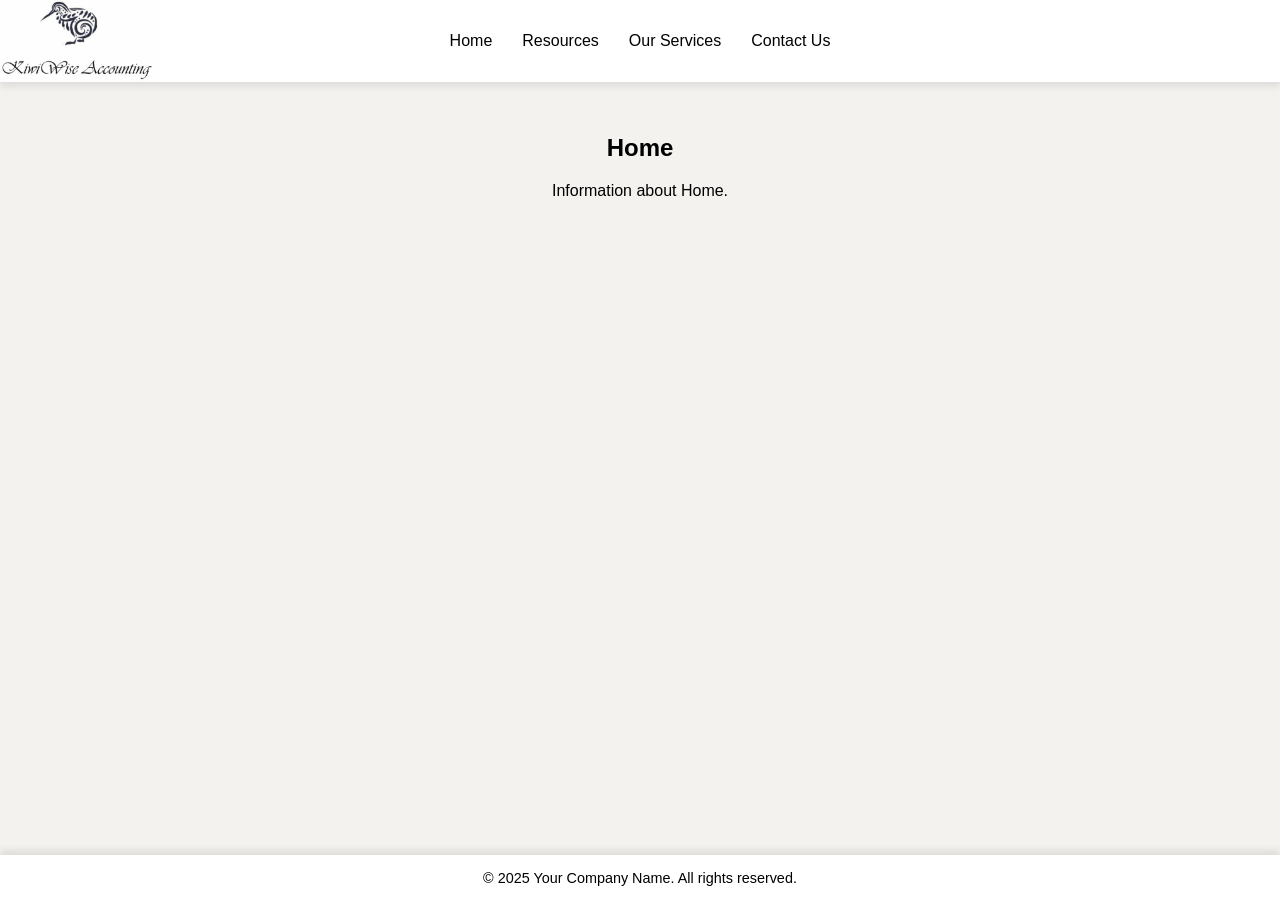
==== index.html @ 95b4d829 "Key-dates" ====
<!DOCTYPE html>
<html lang="en">
<head>
    <meta charset="UTF-8">
    <meta name="viewport" content="width=device-width, initial-scale=1.0">
    <link rel="stylesheet" href="style.css">
    <script src="script.js" defer></script>
    <title>Kiwiwise</title>
</head>
<body>
    <header>
        <nav>
            <img src="images/logo.jpg" alt="Logo" style="height: 100%; position: absolute; top: 0; left: 0;">
            <div class="menu-icon" onclick="toggleMenu()">&#9776;</div>
            <div id="nav-menu" class="nav-menu">
                <ul id="nav-items">
                    <li><a href="#" data-target="home" onclick="navigateToSection(event)">Home</a></li>
                    <li class="dropdown">
                        <a href="#" data-target="resources" onclick="navigateToSection(event)">Resources</a>
                        <ul class="dropdown-menu">
                            <li><a href="#" data-target="key-dates" onclick="navigateToSection(event)">Key Dates</a></li>
                            <li><a href="#" data-target="calculators" onclick="navigateToSection(event)">Calculators</a></li>
                        </ul>
                    </li>
                    <li><a href="#" data-target="services" onclick="navigateToSection(event)">Our Services</a></li>
                    <li><a href="#" data-target="contact" onclick="navigateToSection(event)">Contact Us</a></li>
                </ul>
            </div>
        </nav>
    </header>

    <section id="home" class="active">
        <h2>Home</h2>
        <p>Information about Home.</p>
    </section>

    <section id="resources" class="hidden">
        <h2>Resources</h2>
        <p>Information about Resources.</p>
    </section>

    <section id="key-dates" class="hidden">
        <h2>Key Dates</h2>
        <!-- Content will be dynamically populated -->
    </section>
    

    <section id="calculators" class="hidden">
        <h2>Calculators</h2>
        <form id="calculator-form">
            <label for="number1">Enter first number:</label>
            <input type="number" id="number1" required><br><br>

            <label for="number2">Enter second number:</label>
            <input type="number" id="number2" required><br><br>

            <button type="button" onclick="performCalculation()">Calculate</button>
        </form>
        <p id="calculation-result"></p>
    </section>

    <section id="services" class="hidden">
        <h2>Our Services</h2>
        <p>Details about the services offered.</p>
    </section>

    <section id="contact" class="hidden">
        <h2>Contact Us</h2>
        <p>You can reach us at the following:</p>
        <ul>
            <li><strong>Address:</strong> [Your Address]</li>
            <li><strong>Phone:</strong> [Your Phone]</li>
            <li><strong>Email:</strong> [Your Email]</li>
        </ul>
    </section>

    <footer>
        <p>&copy; 2025 Your Company Name. All rights reserved.</p>
    </footer>
</body>
</html>
---- style.css ----
/* General Styles */
body {
    font-family: Arial, sans-serif;
    margin: 0;
    padding: 0;
    display: flex;
    flex-direction: column;
    min-height: 100vh;
    overflow-x: hidden; /* Prevent horizontal scroll */
}

header {
    background-color: white; /* Updated header background to white */
    color: black; /* Updated text color to black */
    padding: 2em 0; /* Increased padding for larger header */
    text-align: center;
    position: relative;
    box-shadow: 0 4px 8px rgba(0, 0, 0, 0.1); /* Added shadow below the header */
}

header::before {
    content: '';
    position: absolute;
    top: 0;
    left: 0;
    height: 100%;
    width: auto;
    background: url('images/logo.jpg') no-repeat left center;
    background-size: contain; /* Ensure logo height matches the header */
}

.menu-icon {
    font-size: 2em;
    cursor: pointer;
    color: black; /* Updated menu icon color to match header text */
    position: absolute;
    right: 20px;
    top: 50%;
    transform: translateY(-50%);
    z-index: 1000;
    display: none; /* Hidden by default, shown on smaller screens */
    transition: all 0.3s ease-in-out;
    padding: 10px; /* Added padding around the icon */
}

.nav-menu {
    position: fixed;
    top: 0;
    right: -250px; /* Start off-screen */
    width: 250px;
    height: 100%;
    background-color: rgba(255, 255, 255, 0.9); /* Updated transparent white background */
    color: black; /* Updated text color to black */
    display: flex;
    justify-content: center;
    align-items: center;
    transition: right 0.3s ease-in-out;
    z-index: 999; /* Ensures it stays above other content */
    backdrop-filter: blur(5px); /* Optional: adds a blur effect for a modern look */
    -webkit-backdrop-filter: blur(5px); /* WebKit-specific blur for better compatibility */
}

.nav-menu.show {
    right: 0; /* Slide into view */
}

#nav-items {
    list-style: none;
    padding: 0;
    margin: 0;
    text-align: center;
    display: flex; /* Default display to ensure it works on larger screens */
    flex-direction: column; /* Layout in column for smaller screens */
}

nav ul li {
    margin: 20px 0;
}

nav ul li a {
    color: black; /* Updated links to black */
    text-decoration: none;
    font-size: 1.2em;
    cursor: pointer;
    transition: all 0.3s ease-in-out;
}

/* Dropdown Container */
.dropdown {
    position: relative;
}

/* Dropdown Menu */
.dropdown-menu {
    display: none; /* Hidden by default */
    position: absolute;
    background-color: white;
    list-style: none;
    padding: 10px 0;
    margin: 0;
    border: 1px solid #ccc;
    border-radius: 5px;
    box-shadow: 0 4px 8px rgba(0, 0, 0, 0.1);
    z-index: 1000;
    min-width: 150px;
}

/* Show Dropdown Menu on Hover */
.dropdown:hover .dropdown-menu {
    display: block;
}

.dropdown-menu li {
    padding: 5px 20px;
    white-space: nowrap;
}

.dropdown-menu li a {
    text-decoration: none;
    color: black;
    display: block;
}

.dropdown-menu li a:hover {
    background-color: #f3f3f3;
}

@media (max-width: 768px) {
    nav ul li a:hover {
        text-decoration: underline; /* Underline on hover */
        text-decoration-color: black; /* Updated underline color to match new text color */
    }
}

section {
    padding: 2em;
    text-align: center;
    flex: 1;
    display: none;
    box-shadow: 0 4px 8px rgba(0, 0, 0, 0.1); /* Added shadow above footer */
    background-color: #f3f2ef; /* Updated background to the specified color */
}

section.active {
    display: block;
}

footer {
    background-color: white; /* Updated footer background to white */
    color: black; /* Updated footer text color to black */
    text-align: center;
    font-size: 0.9em;
    margin-top: auto;
    box-shadow: 0 -4px 8px rgba(0, 0, 0, 0.1); /* Added shadow above footer */
}

#contact ul {
    list-style: none;
    padding: 0;
}

#contact ul li {
    margin-bottom: 10px;
}
/* Month card style */
.month-card {
    display: inline-block;
    width: 200px;
    margin: 10px;
    padding: 20px;
    border: 1px solid #ccc;
    border-radius: 8px;
    background-color: #f9f9f9;
    text-align: center;
    cursor: pointer;
    box-shadow: 0 4px 8px rgba(0, 0, 0, 0.1);
    transition: transform 0.2s ease-in-out;
}

.month-card:hover {
    transform: scale(1.05);
    background-color: #f1f1f1;
}

/* Back button style */
.back-button {
    display: inline-block;
    margin: 10px 0;
    padding: 10px 20px;
    font-size: 16px;
    border: none;
    border-radius: 5px;
    background-color: #007bff;
    color: white;
    cursor: pointer;
    transition: background-color 0.3s ease-in-out;
}

.back-button:hover {
    background-color: #0056b3;
}

/* Table styles remain the same as before */
.key-dates-table {
    width: 100%;
    border-collapse: collapse;
    margin-top: 15px;
    table-layout: fixed;
}

.key-dates-table th,
.key-dates-table td {
    border: 1px solid #ddd;
    padding: 8px;
    text-align: left;
    vertical-align: top;
    overflow: hidden;
    text-overflow: ellipsis;
}

.key-dates-table th:nth-child(1),
.key-dates-table td:nth-child(1) { /* Date column */
    width: 15%;
    white-space: nowrap;
}

.key-dates-table th:nth-child(2),
.key-dates-table td:nth-child(2) { /* Category column */
    width: 25%;
    white-space: normal;
    word-wrap: break-word;
}

.key-dates-table th:nth-child(3),
.key-dates-table td:nth-child(3) { /* Description column */
    width: 60%;
    white-space: normal;
    word-wrap: break-word;
}

.key-dates-table th {
    background-color: #f4f4f4;
    font-weight: bold;
}


#contact-form {
    max-width: 400px;
    margin: 0 auto;
    padding: 1em;
    background: #f9f9f9;
    border-radius: 5px;
    width: 100%; /* Ensure form doesn't exceed the viewport width */
    box-sizing: border-box; /* Include padding and border in element's width */
}

#contact-form input,
#contact-form textarea {
    width: 100%; /* Make sure inputs take up full width */
    padding: 0.5em;
    margin-bottom: 10px;
    border: 1px solid #ccc;
    border-radius: 3px;
    box-sizing: border-box; /* Include padding and border in element's width */
}

#contact-form button {
    background-color: #81b29a;
    color: white;
    padding: 0.7em;
    border: none;
    border-radius: 3px;
    cursor: pointer;
    font-size: 1em;
    width: 100%; /* Make button take up full width */
    box-sizing: border-box; /* Include padding and border in element's width */
}

#contact-form button:hover {
    background-color: #678f7d;
}

/* Responsive Design */
@media (max-width: 768px) {
    .menu-icon {
        display: block; /* Show hamburger on small screens */
    }

    header {
        padding: 2em; /* Increased padding for larger header on small screens */
        display: flex;
        justify-content: space-between;
        align-items: center;
        font-size: 1.2em; /* Optional: Increase font size for header content */
    }

    .nav-menu {
        display: flex;
        justify-content: flex-start; /* Align items to the top */
        align-items: flex-start; /* Align items to the top */
        flex-direction: column; /* Ensure items stack vertically */
        padding-top: 20px; /* Add padding to push items down a bit */
    }

    #nav-items {
        display: none; /* Hide the navbar items in the header on small screens */
        width: 100%;
        text-align: left; /* Align text to the left */
    }

    #nav-items.show {
        display: flex; /* Show navbar items when menu is toggled */
        flex-direction: column; /* Stack items vertically */
    }

    nav ul li {
        margin: 15px 20px; /* Add margin around the items for spacing */
    }

    nav ul li a:hover {
        text-decoration: underline; /* Underline on hover */
        text-decoration-color: black; /* Updated underline color */
    }

    section {
        padding: 1em;
    }

    #contact-form {
        width: 100%; /* Ensure contact form fits within the viewport */
        padding: 1em; /* Ensure sufficient padding inside the form */
    }

    #contact-form input,
    #contact-form textarea,
    #contact-form button {
        width: 100%; /* Make all form elements take up full width */
        box-sizing: border-box; /* Prevent elements from overflowing */
    }

    #contact-form textarea {
        max-width: 100%; /* Ensure textarea doesn't exceed form width */
    }
}

@media (min-width: 769px) {
    /* For larger screens */
    .menu-icon {
        display: none; /* Hide the hamburger on larger screens */
    }

    .nav-menu {
        position: static; /* Reset the position */
        width: auto;
        height: auto;
        background-color: transparent;
        backdrop-filter: none;
        right: auto;
        display: block; /* Display the nav items directly in the header */
        justify-content: center; /* Center the items */
        align-items: center; /* Center the items */
        padding-top: 0; /* Remove any padding on larger screens */
    }

    #nav-items {
        display: flex; /* Show the navbar items inline */
        justify-content: center;
        flex-direction: row;
        text-align: center; /* Center align text for larger screens */
    }

    nav ul li {
        margin: 0 15px; /* Space out the items horizontally */
    }

    nav ul li a {
        font-size: 1em;
    }

    nav ul li a:hover {
        text-decoration: underline; /* Underline on hover */
        text-decoration-color: transparent; /* No underline color change on larger screens */
    }
}

@media (max-width: 480px) {
    header, footer {
        padding: 1em; /* Ensure padding is sufficient on very small screens */
    }

    footer {
        font-size: 0.8em;
    }

    #contact-form {
        padding: 0.5em;
        width: 100%; /* Ensure form doesn't exceed the viewport width */
    }
}
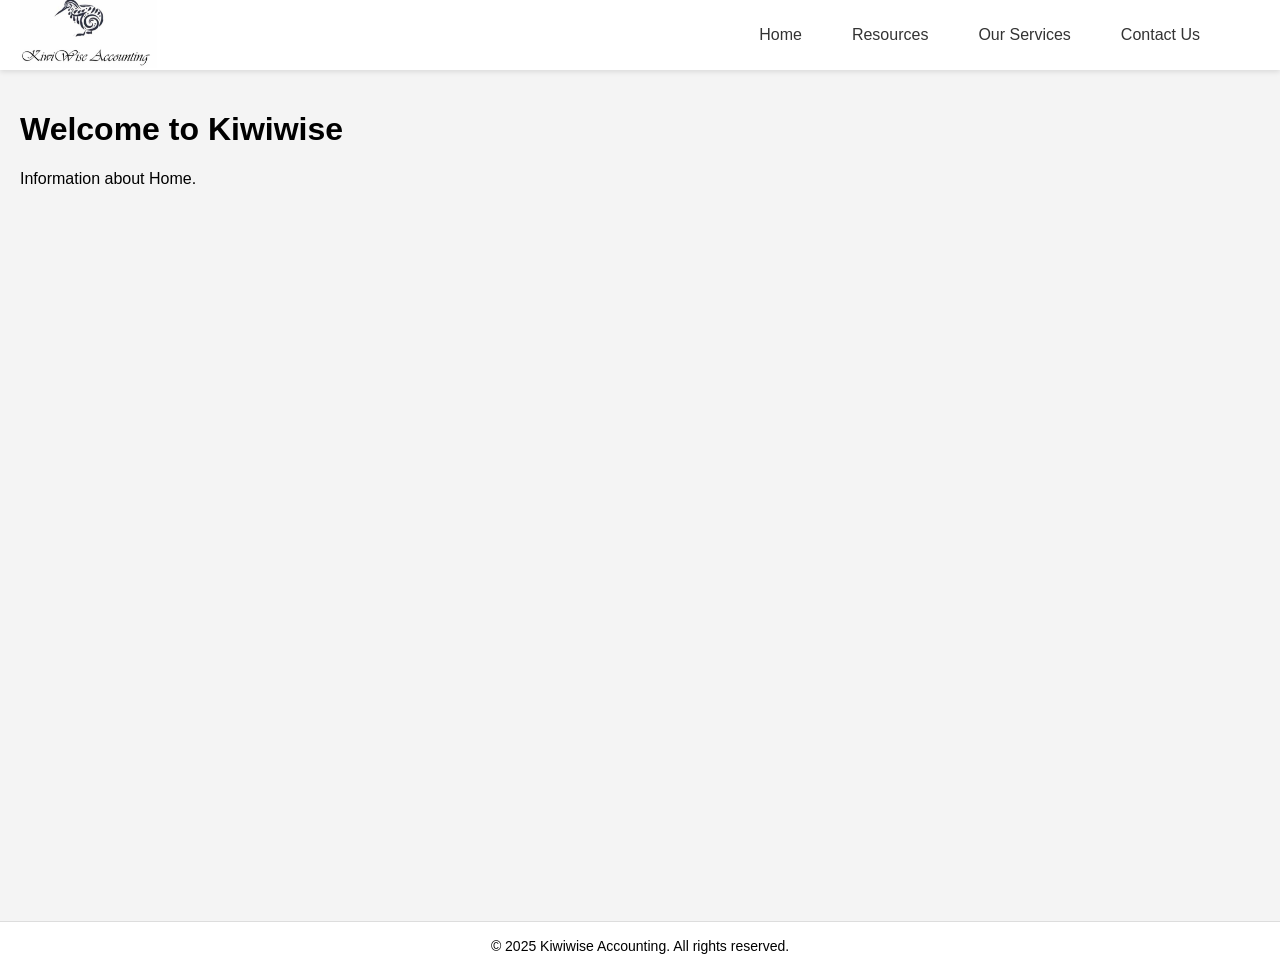
==== commit bfa4bc0f: "Add Resource sections" ====
--- a/index.html
+++ b/index.html
@@ -4,78 +4,42 @@
     <meta charset="UTF-8">
     <meta name="viewport" content="width=device-width, initial-scale=1.0">
     <link rel="stylesheet" href="style.css">
-    <script src="script.js" defer></script>
-    <title>Kiwiwise</title>
+    <title>Home - Kiwiwise</title>
 </head>
 <body>
     <header>
-        <nav>
-            <img src="images/logo.jpg" alt="Logo" style="height: 100%; position: absolute; top: 0; left: 0;">
-            <div class="menu-icon" onclick="toggleMenu()">&#9776;</div>
-            <div id="nav-menu" class="nav-menu">
-                <ul id="nav-items">
-                    <li><a href="#" data-target="home" onclick="navigateToSection(event)">Home</a></li>
+        <div class="header-container">
+            <div class="logo">
+                <a href="index.html">
+                    <img src="images/logo.jpg" alt="Logo">
+                </a>
+            </div>
+            <nav>
+                <ul class="navbar">
+                    <li><a href="index.html">Home</a></li>
                     <li class="dropdown">
-                        <a href="#" data-target="resources" onclick="navigateToSection(event)">Resources</a>
+                        <a href="resources.html">Resources</a>
                         <ul class="dropdown-menu">
-                            <li><a href="#" data-target="key-dates" onclick="navigateToSection(event)">Key Dates</a></li>
-                            <li><a href="#" data-target="calculators" onclick="navigateToSection(event)">Calculators</a></li>
+                            <li><a href="resources-keydates.html">Key Dates</a></li>
+                            <li><a href="resources-questionnaires.html">Questionnaires</a></li>
+                            <li><a href="resources-calculators.html">Calculators</a></li>
                         </ul>
                     </li>
-                    <li><a href="#" data-target="services" onclick="navigateToSection(event)">Our Services</a></li>
-                    <li><a href="#" data-target="contact" onclick="navigateToSection(event)">Contact Us</a></li>
+                    <li><a href="services.html">Our Services</a></li>
+                    <li><a href="contact.html">Contact Us</a></li>
                 </ul>
-            </div>
-        </nav>
+            </nav>
+        </div>
     </header>
 
-    <section id="home" class="active">
-        <h2>Home</h2>
+    <main>
+        <h1>Welcome to Kiwiwise</h1>
         <p>Information about Home.</p>
-    </section>
+    </main>
 
-    <section id="resources" class="hidden">
-        <h2>Resources</h2>
-        <p>Information about Resources.</p>
-    </section>
-
-    <section id="key-dates" class="hidden">
-        <h2>Key Dates</h2>
-        <!-- Content will be dynamically populated -->
-    </section>
-    
-
-    <section id="calculators" class="hidden">
-        <h2>Calculators</h2>
-        <form id="calculator-form">
-            <label for="number1">Enter first number:</label>
-            <input type="number" id="number1" required><br><br>
-
-            <label for="number2">Enter second number:</label>
-            <input type="number" id="number2" required><br><br>
-
-            <button type="button" onclick="performCalculation()">Calculate</button>
-        </form>
-        <p id="calculation-result"></p>
-    </section>
-
-    <section id="services" class="hidden">
-        <h2>Our Services</h2>
-        <p>Details about the services offered.</p>
-    </section>
-
-    <section id="contact" class="hidden">
-        <h2>Contact Us</h2>
-        <p>You can reach us at the following:</p>
-        <ul>
-            <li><strong>Address:</strong> [Your Address]</li>
-            <li><strong>Phone:</strong> [Your Phone]</li>
-            <li><strong>Email:</strong> [Your Email]</li>
-        </ul>
-    </section>
-
+    <!-- Footer -->
     <footer>
-        <p>&copy; 2025 Your Company Name. All rights reserved.</p>
+        <p>&copy; 2025 Kiwiwise Accounting. All rights reserved.</p>
     </footer>
 </body>
 </html>
--- a/style.css
+++ b/style.css
@@ -1,399 +1,274 @@
-/* General Styles */
+/* Body Styling */
 body {
-    font-family: Arial, sans-serif;
+    background-color: #f4f4f4; /* Light gray background */
+    font-family: Arial, sans-serif; /* Optional: Set a font */
+    margin: 0; /* Remove any default margin */
+    padding: 0; /* Remove any default padding */
+    padding-top: 70px; /* Match the header height to avoid overlap */
+    background-color: #f4f4f4; /* Ensure the background matches your design */
+    display: flex;
+    flex-direction: column; /* Stack header, main, and footer vertically */
+    min-height: 100vh; /* Ensure body fills the full viewport height */
+    margin: 0; /* Remove default body margin */
+}
+
+/* General Header Styling */
+header {
+    background-color: #fff; /* White background */
+    box-shadow: 0 2px 5px rgba(0, 0, 0, 0.1); /* Subtle shadow */
+    position: fixed; /* Fix the header at the top */
+    top: 0; /* Align to the top edge */
+    width: 100%; /* Ensure the header spans the full width */
+    z-index: 1000; /* Keep it above all other content */
+    height: 70px; /* Fixed height for the header */
+}
+
+/* Header Container */
+.header-container {
+    display: flex; /* Use Flexbox for layout */
+    justify-content: space-between; /* Space out logo and nav */
+    align-items: center; /* Center all items vertically */
+    height: 70px; /* Set consistent height for the header */
+    padding: 0 20px; /* Add padding to the sides */
+}
+
+/* Logo Styling */
+.logo {
+    display: flex;
+    align-items: center;
+    margin: 0; /* Remove margins to align the logo properly */
+    padding: 0; /* Remove extra padding */
+}
+
+.logo img {
+    height: 100%; /* Match the header height */
+    max-height: 70px; /* Prevent the logo from exceeding the header height */
+    object-fit: contain; /* Maintain logo proportions */
+}
+
+/* Navbar Styling */
+.navbar {
+    list-style: none; /* Remove bullet points */
+    display: flex; /* Align nav items horizontally */
+    margin: 0; /* Reset margins */
+    padding: 0; /* Reset padding */
+}
+
+.navbar a {
+    text-decoration: none; /* Remove underline from links */
+    font-size: 16px; /* Set font size for nav links */
+    line-height: 1; /* Ensure proper vertical centering */
+    color: #333; /* Default text color */
+    padding: 5px 10px; /* Add padding around links for better click area */
+}
+
+.navbar li {
+    margin: 0 15px; /* Space between nav items */
+}
+
+/* Add extra space to the last item */
+.navbar li:last-child {
+    margin-right: 50px; /* Add extra space to the right of "Contact Us" */
+}
+
+.navbar a:hover {
+    color: #007bff; /* Adjust highlight color */
+}
+/* Dropdown Menu */
+.dropdown {
+    position: relative; /* Ensure the dropdown menu is positioned relative to this item */
+}
+
+.dropdown:hover .dropdown-menu {
+    display: block;
+}
+
+.dropdown-menu {
+    display: none;
+    position: absolute;
+    top: 100%;
+    left: 0;
+    background-color: #fff;
+    box-shadow: 0 2px 5px rgba(0, 0, 0, 0.1);
+    list-style: none;
     margin: 0;
-    padding: 0;
-    display: flex;
-    flex-direction: column;
-    min-height: 100vh;
-    overflow-x: hidden; /* Prevent horizontal scroll */
-}
-
-header {
-    background-color: white; /* Updated header background to white */
-    color: black; /* Updated text color to black */
-    padding: 2em 0; /* Increased padding for larger header */
+    padding: 10px 0;
+    min-width: 150px;
+    z-index: 1000;
+}
+
+.dropdown-menu li {
+    margin: 0;
+}
+
+.dropdown-menu a {
+    display: block;
+    padding: 5px 15px;
+    color: #333;
+    text-decoration: none;
+    font-size: 14px;
+    width: 100%; /* Ensure the link spans the full width of the dropdown menu */
+    box-sizing: border-box; /* Include padding in width calculation */
+}
+
+.dropdown-menu a:hover {
+    background-color: #f8f9fa;
+    color: #007bff;
+    cursor: pointer;
+}
+
+#resources-main {
+    text-align: center; /* Center-align text */
+    padding: 40px 20px; /* Add spacing around the main content */
+    background-color: #ffffff; /* Light background */
+    border-radius: 10px; /* Rounded corners for a polished look */
+    box-shadow: 0 4px 8px rgba(0, 0, 0, 0.1); /* Subtle shadow for depth */
+    max-width: 1200px; /* Limit the content width */
+    margin: 20px auto; /* Center the container */
+    font-family: 'Arial', sans-serif; /* Set a clean font */
+    color: #333; /* Neutral text color */
+}
+
+#resources-main h2 {
+    font-size: 26px;
+    margin-bottom: 20px;
+}
+
+.resource-links {
+    display: flex; /* Align items horizontally */
+    flex-wrap: wrap; /* Allow wrapping for smaller screens */
+    gap: 20px; /* Space between cards */
+    justify-content: center; /* Center cards */
+}
+
+.resource-card {
+    background: white; /* Card background */
+    border: 1px solid #ddd; /* Light border */
+    border-radius: 8px; /* Rounded corners */
+    box-shadow: 0 4px 6px rgba(0, 0, 0, 0.1); /* Subtle shadow */
+    width: 280px; /* Fixed card width */
+    padding: 20px; /* Add inner padding */
+    text-align: center; /* Center content in the card */
+    transition: transform 0.2s ease, box-shadow 0.2s ease; /* Smooth hover effect */
+}
+
+.resource-card:hover {
+    transform: translateY(-5px); /* Lift the card on hover */
+    box-shadow: 0 6px 12px rgba(0, 0, 0, 0.2); /* More shadow on hover */
+}
+
+.resource-card img {
+    width: 80px; /* Icon size */
+    margin-bottom: 10px;
+}
+
+.resource-card h3 {
+    font-size: 1.5em;
+    margin: 10px 0;
+    color: #0056b3; /* Primary color for titles */
+}
+
+.resource-card p {
+    font-size: 1em;
+    color: #666; /* Subtle text color for descriptions */
+    
+}
+
+
+/* Main content */
+main {
+    flex: 1; /* Fills the remaining space between header and footer */
+    padding: 20px; /* Optional: Add some padding for content */
+}
+
+/* Contact Section Styling */
+#contact {
+    max-width: 800px;
+    margin: auto; /* Center the section on the page */
     text-align: center;
-    position: relative;
-    box-shadow: 0 4px 8px rgba(0, 0, 0, 0.1); /* Added shadow below the header */
-}
-
-header::before {
-    content: '';
-    position: absolute;
-    top: 0;
-    left: 0;
-    height: 100%;
-    width: auto;
-    background: url('images/logo.jpg') no-repeat left center;
-    background-size: contain; /* Ensure logo height matches the header */
-}
-
-.menu-icon {
-    font-size: 2em;
-    cursor: pointer;
-    color: black; /* Updated menu icon color to match header text */
-    position: absolute;
-    right: 20px;
-    top: 50%;
-    transform: translateY(-50%);
-    z-index: 1000;
-    display: none; /* Hidden by default, shown on smaller screens */
-    transition: all 0.3s ease-in-out;
-    padding: 10px; /* Added padding around the icon */
-}
-
-.nav-menu {
-    position: fixed;
-    top: 0;
-    right: -250px; /* Start off-screen */
-    width: 250px;
-    height: 100%;
-    background-color: rgba(255, 255, 255, 0.9); /* Updated transparent white background */
-    color: black; /* Updated text color to black */
-    display: flex;
-    justify-content: center;
-    align-items: center;
-    transition: right 0.3s ease-in-out;
-    z-index: 999; /* Ensures it stays above other content */
-    backdrop-filter: blur(5px); /* Optional: adds a blur effect for a modern look */
-    -webkit-backdrop-filter: blur(5px); /* WebKit-specific blur for better compatibility */
-}
-
-.nav-menu.show {
-    right: 0; /* Slide into view */
-}
-
-#nav-items {
+    padding: 20px;
+}
+
+#contact p {
+    font-size: 16px;
+    margin-bottom: 30px;
+}
+
+#contact h2 {
+    font-size: 26px; /* Larger font size for the heading */
+    font-weight: bold;
+    margin-bottom: 15px; /* Slightly larger margin for spacing */
+}
+
+/* Contact Card Styling */
+.contact-card, .open-hours {
+    background: #fff; /* White background for the cards */
+    box-shadow: 0 2px 5px rgba(0, 0, 0, 0.1); /* Subtle shadow */
+    border-radius: 10px; /* Rounded corners */
+    padding: 2em; /* Add consistent padding */
+    margin-bottom: 30px; /* Spacing between cards */
+    text-align: left;
+}
+
+.contact-card ul, .open-hours ul {
     list-style: none;
     padding: 0;
     margin: 0;
-    text-align: center;
-    display: flex; /* Default display to ensure it works on larger screens */
-    flex-direction: column; /* Layout in column for smaller screens */
-}
-
-nav ul li {
-    margin: 20px 0;
-}
-
-nav ul li a {
-    color: black; /* Updated links to black */
+}
+
+.contact-card li strong, .open-hours li strong {
+    padding-right: 5px; /* Add space after the colon */
+}
+
+.contact-card li, .open-hours li {
+    margin: 20px 0; /* Add more space between list items */
+    font-size: 16px;
+    display: flex;
+    align-items: center; /* Align icon and text vertically */
+}
+
+/* Icon Styling */
+.contact-card li i, .open-hours li i {
+    font-size: 22px; /* Larger icon size */
+    margin-right: 20px; /* Add consistent space between the icon and text */
+    color: #0056b3; /* Apply the new blue color to the icons */
+    flex-shrink: 0; /* Prevent icons from shrinking if the text is long */
+}
+
+/* Links in Contact Info */
+.contact-card a {
     text-decoration: none;
-    font-size: 1.2em;
-    cursor: pointer;
-    transition: all 0.3s ease-in-out;
-}
-
-/* Dropdown Container */
-.dropdown {
-    position: relative;
-}
-
-/* Dropdown Menu */
-.dropdown-menu {
-    display: none; /* Hidden by default */
-    position: absolute;
-    background-color: white;
-    list-style: none;
-    padding: 10px 0;
-    margin: 0;
-    border: 1px solid #ccc;
-    border-radius: 5px;
-    box-shadow: 0 4px 8px rgba(0, 0, 0, 0.1);
-    z-index: 1000;
-    min-width: 150px;
-}
-
-/* Show Dropdown Menu on Hover */
-.dropdown:hover .dropdown-menu {
-    display: block;
-}
-
-.dropdown-menu li {
-    padding: 5px 20px;
-    white-space: nowrap;
-}
-
-.dropdown-menu li a {
-    text-decoration: none;
-    color: black;
-    display: block;
-}
-
-.dropdown-menu li a:hover {
-    background-color: #f3f3f3;
-}
-
-@media (max-width: 768px) {
-    nav ul li a:hover {
-        text-decoration: underline; /* Underline on hover */
-        text-decoration-color: black; /* Updated underline color to match new text color */
-    }
-}
-
-section {
-    padding: 2em;
-    text-align: center;
-    flex: 1;
-    display: none;
-    box-shadow: 0 4px 8px rgba(0, 0, 0, 0.1); /* Added shadow above footer */
-    background-color: #f3f2ef; /* Updated background to the specified color */
-}
-
-section.active {
-    display: block;
-}
-
+    color: #007bff; /* Blue color for links */
+    transition: color 0.3s ease;
+}
+
+.contact-card a:hover {
+    color: #0056b3; /* Slightly darker blue on hover */
+}
+
+/* Office Hours Styling */
+.open-hours h3 {
+    text-align: center; /* Center-align the heading */
+    font-size: 20px; /* Set the font size */
+    font-weight: bold; /* Make the text bold */
+    color: #333; /* Ensure consistent text color */
+    margin-bottom: 15px; /* Add spacing below the heading */
+}
+
+
+/* Map Styling */
+iframe {
+    border: 0;
+    border-radius: 10px;
+    margin-top: 30px; /* Add more space above the map */
+}
+
+
+/* Footer Styling */
 footer {
-    background-color: white; /* Updated footer background to white */
-    color: black; /* Updated footer text color to black */
-    text-align: center;
-    font-size: 0.9em;
-    margin-top: auto;
-    box-shadow: 0 -4px 8px rgba(0, 0, 0, 0.1); /* Added shadow above footer */
-}
-
-#contact ul {
-    list-style: none;
-    padding: 0;
-}
-
-#contact ul li {
-    margin-bottom: 10px;
-}
-/* Month card style */
-.month-card {
-    display: inline-block;
-    width: 200px;
-    margin: 10px;
-    padding: 20px;
-    border: 1px solid #ccc;
-    border-radius: 8px;
-    background-color: #f9f9f9;
-    text-align: center;
-    cursor: pointer;
-    box-shadow: 0 4px 8px rgba(0, 0, 0, 0.1);
-    transition: transform 0.2s ease-in-out;
-}
-
-.month-card:hover {
-    transform: scale(1.05);
-    background-color: #f1f1f1;
-}
-
-/* Back button style */
-.back-button {
-    display: inline-block;
-    margin: 10px 0;
-    padding: 10px 20px;
-    font-size: 16px;
-    border: none;
-    border-radius: 5px;
-    background-color: #007bff;
-    color: white;
-    cursor: pointer;
-    transition: background-color 0.3s ease-in-out;
-}
-
-.back-button:hover {
-    background-color: #0056b3;
-}
-
-/* Table styles remain the same as before */
-.key-dates-table {
-    width: 100%;
-    border-collapse: collapse;
-    margin-top: 15px;
-    table-layout: fixed;
-}
-
-.key-dates-table th,
-.key-dates-table td {
-    border: 1px solid #ddd;
-    padding: 8px;
-    text-align: left;
-    vertical-align: top;
-    overflow: hidden;
-    text-overflow: ellipsis;
-}
-
-.key-dates-table th:nth-child(1),
-.key-dates-table td:nth-child(1) { /* Date column */
-    width: 15%;
-    white-space: nowrap;
-}
-
-.key-dates-table th:nth-child(2),
-.key-dates-table td:nth-child(2) { /* Category column */
-    width: 25%;
-    white-space: normal;
-    word-wrap: break-word;
-}
-
-.key-dates-table th:nth-child(3),
-.key-dates-table td:nth-child(3) { /* Description column */
-    width: 60%;
-    white-space: normal;
-    word-wrap: break-word;
-}
-
-.key-dates-table th {
-    background-color: #f4f4f4;
-    font-weight: bold;
-}
-
-
-#contact-form {
-    max-width: 400px;
-    margin: 0 auto;
-    padding: 1em;
-    background: #f9f9f9;
-    border-radius: 5px;
-    width: 100%; /* Ensure form doesn't exceed the viewport width */
-    box-sizing: border-box; /* Include padding and border in element's width */
-}
-
-#contact-form input,
-#contact-form textarea {
-    width: 100%; /* Make sure inputs take up full width */
-    padding: 0.5em;
-    margin-bottom: 10px;
-    border: 1px solid #ccc;
-    border-radius: 3px;
-    box-sizing: border-box; /* Include padding and border in element's width */
-}
-
-#contact-form button {
-    background-color: #81b29a;
-    color: white;
-    padding: 0.7em;
-    border: none;
-    border-radius: 3px;
-    cursor: pointer;
-    font-size: 1em;
-    width: 100%; /* Make button take up full width */
-    box-sizing: border-box; /* Include padding and border in element's width */
-}
-
-#contact-form button:hover {
-    background-color: #678f7d;
-}
-
-/* Responsive Design */
-@media (max-width: 768px) {
-    .menu-icon {
-        display: block; /* Show hamburger on small screens */
-    }
-
-    header {
-        padding: 2em; /* Increased padding for larger header on small screens */
-        display: flex;
-        justify-content: space-between;
-        align-items: center;
-        font-size: 1.2em; /* Optional: Increase font size for header content */
-    }
-
-    .nav-menu {
-        display: flex;
-        justify-content: flex-start; /* Align items to the top */
-        align-items: flex-start; /* Align items to the top */
-        flex-direction: column; /* Ensure items stack vertically */
-        padding-top: 20px; /* Add padding to push items down a bit */
-    }
-
-    #nav-items {
-        display: none; /* Hide the navbar items in the header on small screens */
-        width: 100%;
-        text-align: left; /* Align text to the left */
-    }
-
-    #nav-items.show {
-        display: flex; /* Show navbar items when menu is toggled */
-        flex-direction: column; /* Stack items vertically */
-    }
-
-    nav ul li {
-        margin: 15px 20px; /* Add margin around the items for spacing */
-    }
-
-    nav ul li a:hover {
-        text-decoration: underline; /* Underline on hover */
-        text-decoration-color: black; /* Updated underline color */
-    }
-
-    section {
-        padding: 1em;
-    }
-
-    #contact-form {
-        width: 100%; /* Ensure contact form fits within the viewport */
-        padding: 1em; /* Ensure sufficient padding inside the form */
-    }
-
-    #contact-form input,
-    #contact-form textarea,
-    #contact-form button {
-        width: 100%; /* Make all form elements take up full width */
-        box-sizing: border-box; /* Prevent elements from overflowing */
-    }
-
-    #contact-form textarea {
-        max-width: 100%; /* Ensure textarea doesn't exceed form width */
-    }
-}
-
-@media (min-width: 769px) {
-    /* For larger screens */
-    .menu-icon {
-        display: none; /* Hide the hamburger on larger screens */
-    }
-
-    .nav-menu {
-        position: static; /* Reset the position */
-        width: auto;
-        height: auto;
-        background-color: transparent;
-        backdrop-filter: none;
-        right: auto;
-        display: block; /* Display the nav items directly in the header */
-        justify-content: center; /* Center the items */
-        align-items: center; /* Center the items */
-        padding-top: 0; /* Remove any padding on larger screens */
-    }
-
-    #nav-items {
-        display: flex; /* Show the navbar items inline */
-        justify-content: center;
-        flex-direction: row;
-        text-align: center; /* Center align text for larger screens */
-    }
-
-    nav ul li {
-        margin: 0 15px; /* Space out the items horizontally */
-    }
-
-    nav ul li a {
-        font-size: 1em;
-    }
-
-    nav ul li a:hover {
-        text-decoration: underline; /* Underline on hover */
-        text-decoration-color: transparent; /* No underline color change on larger screens */
-    }
-}
-
-@media (max-width: 480px) {
-    header, footer {
-        padding: 1em; /* Ensure padding is sufficient on very small screens */
-    }
-
-    footer {
-        font-size: 0.8em;
-    }
-
-    #contact-form {
-        padding: 0.5em;
-        width: 100%; /* Ensure form doesn't exceed the viewport width */
-    }
-}
+    background-color: #fff; /* Match the body background for consistency */
+    text-align: center; /* Center the text in the footer */
+    padding: 2px 0; /* Add space inside the footer */
+    font-size: 14px; /* Adjust the font size */
+    border-top: 1px solid #ddd; /* Optional: Add a subtle border on top */
+}
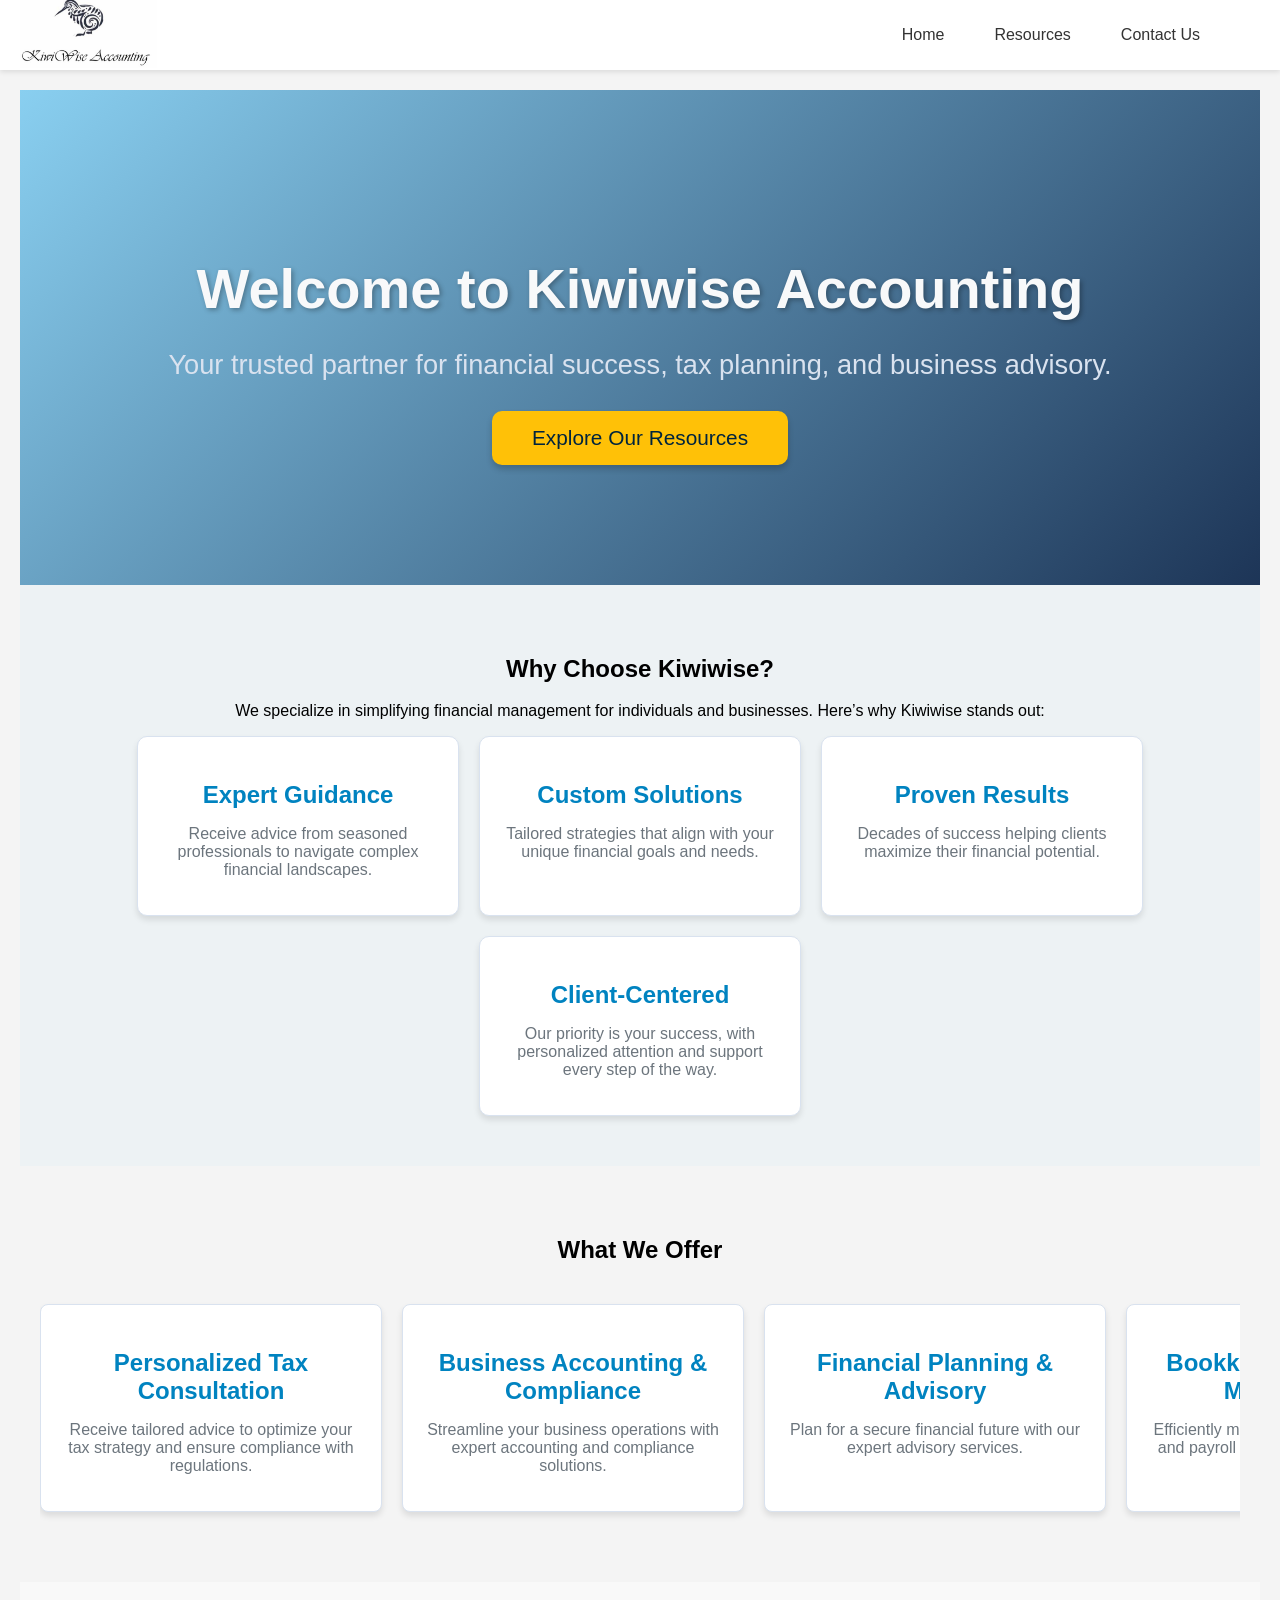
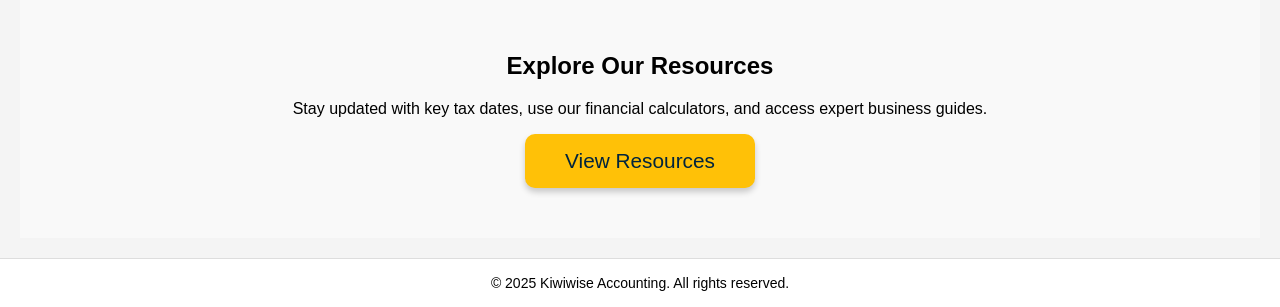
==== commit b400e3ad: "Home page" ====
--- a/index.html
+++ b/index.html
@@ -4,14 +4,138 @@
     <meta charset="UTF-8">
     <meta name="viewport" content="width=device-width, initial-scale=1.0">
     <link rel="stylesheet" href="style.css">
+    <link rel="icon" type="image/png" href="images/tabicon.png"> <!-- Add this line -->
     <title>Home - Kiwiwise</title>
+    <style>
+        /* Hero Section */
+        .home-hero {
+            position: relative;
+            background: linear-gradient(135deg, #89CFF0, #1D3557);
+            text-align: center;
+            padding: 120px 20px;
+            color: #F8F9FA;
+        }
+        .home-hero h1 {
+            font-size: 3.5em;
+            margin-bottom: 20px;
+            font-weight: bold;
+            text-shadow: 2px 2px 5px rgba(0, 0, 0, 0.3);
+        }
+        .home-hero p {
+            font-size: 1.7em;
+            margin-bottom: 30px;
+            color: #D9E2EF;
+        }
+        .home-cta-button {
+            display: inline-block;
+            background: #FFC107; /* Gold color */
+            color: #00243D;
+            padding: 15px 40px;
+            font-size: 1.3em;
+            text-decoration: none;
+            border-radius: 10px;
+            box-shadow: 0 4px 6px rgba(0, 0, 0, 0.2);
+            transition: all 0.3s ease-in-out;
+        }
+        .home-cta-button:hover {
+            background: #FFA000; /* Darker gold */
+            color: #FFFFFF;
+            box-shadow: 0 6px 10px rgba(0, 0, 0, 0.3);
+            transform: translateY(-3px);
+        }
+
+        /* About Section */
+        .home-about {
+    padding: 50px 20px;
+    text-align: center;
+    background: #EDF2F4;
+}
+
+.home-about-list {
+    display: flex;
+    justify-content: center;
+    flex-wrap: wrap;
+    gap: 20px;
+}
+
+.home-about-item {
+    background: #FFFFFF;
+    border: 1px solid #D9E2EF;
+    border-radius: 10px;
+    padding: 20px;
+    width: 280px;
+    text-align: center;
+    box-shadow: 0 4px 6px rgba(0, 0, 0, 0.1);
+    transition: transform 0.3s ease, box-shadow 0.3s ease;
+}
+
+.home-about-item:hover {
+    transform: translateY(-5px);
+    box-shadow: 0 6px 10px rgba(0, 0, 0, 0.2);
+}
+
+.home-about-item h3 {
+    font-size: 1.5em;
+    margin-bottom: 10px;
+    color: #0083c0;
+}
+
+.home-about-item p {
+    font-size: 1em;
+    color: #6C757D;
+}
+
+
+        /* Services Section */
+        .home-services {
+            padding: 50px 20px;
+            text-align: center;
+        }
+        .home-service-slider {
+            display: flex;
+            overflow-x: auto;
+            scroll-snap-type: x mandatory;
+            gap: 20px;
+            padding: 20px 0;
+        }
+        .home-service-card {
+            flex: 0 0 300px;
+            scroll-snap-align: start;
+            background: #FFFFFF;
+            border: 1px solid #D9E2EF;
+            border-radius: 8px;
+            padding: 20px;
+            box-shadow: 0 4px 6px rgba(0, 0, 0, 0.1);
+            transition: transform 0.3s ease, box-shadow 0.3s ease;
+        }
+        .home-service-card:hover {
+            transform: translateY(-5px);
+            box-shadow: 0 6px 10px rgba(0, 0, 0, 0.2);
+        }
+        .home-service-card h3 {
+            font-size: 1.5em;
+            margin-bottom: 10px;
+            color: #0083c0;
+        }
+        .home-service-card p {
+            font-size: 1em;
+            color: #6C757D;
+        }
+
+        /* Resources Section */
+        .home-resources {
+            padding: 50px 20px;
+            text-align: center;
+            background: #F9F9F9;
+        }
+    </style>
 </head>
 <body>
     <header>
         <div class="header-container">
             <div class="logo">
                 <a href="index.html">
-                    <img src="images/logo.jpg" alt="Logo">
+                    <img src="images/logo.jpg" alt="Kiwiwise Logo">
                 </a>
             </div>
             <nav>
@@ -20,12 +144,11 @@
                     <li class="dropdown">
                         <a href="resources.html">Resources</a>
                         <ul class="dropdown-menu">
-                            <li><a href="resources-keydates.html">Key Dates</a></li>
-                            <li><a href="resources-questionnaires.html">Questionnaires</a></li>
-                            <li><a href="resources-calculators.html">Calculators</a></li>
+                            <li><a href="resources/resources-keydates.html">Key Dates</a></li>
+                            <li><a href="resources/resources-questionnaires.html">Questionnaires</a></li>
+                            <li><a href="resources/resources-calculators.html">Calculators</a></li>
                         </ul>
                     </li>
-                    <li><a href="services.html">Our Services</a></li>
                     <li><a href="contact.html">Contact Us</a></li>
                 </ul>
             </nav>
@@ -33,11 +156,72 @@
     </header>
 
     <main>
-        <h1>Welcome to Kiwiwise</h1>
-        <p>Information about Home.</p>
+        <section class="home-hero">
+            <h1>Welcome to Kiwiwise Accounting</h1>
+            <p>Your trusted partner for financial success, tax planning, and business advisory.</p>
+            <a href="resources.html" class="home-cta-button">Explore Our Resources</a>
+        </section>
+
+        <section class="home-about">
+            <h2>Why Choose Kiwiwise?</h2>
+            <p>We specialize in simplifying financial management for individuals and businesses. Here’s why Kiwiwise stands out:</p>
+            <div class="home-about-list">
+                <div class="home-about-item">
+                    <h3>Expert Guidance</h3>
+                    <p>Receive advice from seasoned professionals to navigate complex financial landscapes.</p>
+                </div>
+                <div class="home-about-item">
+                    <h3>Custom Solutions</h3>
+                    <p>Tailored strategies that align with your unique financial goals and needs.</p>
+                </div>
+                <div class="home-about-item">
+                    <h3>Proven Results</h3>
+                    <p>Decades of success helping clients maximize their financial potential.</p>
+                </div>
+                <div class="home-about-item">
+                    <h3>Client-Centered</h3>
+                    <p>Our priority is your success, with personalized attention and support every step of the way.</p>
+                </div>
+            </div>
+        </section>
+
+        <section class="home-services">
+            <h2>What We Offer</h2>
+            <div class="home-service-slider">
+                <div class="home-service-card">
+                    <h3>Personalized Tax Consultation</h3>
+                    <p>Receive tailored advice to optimize your tax strategy and ensure compliance with regulations.</p>
+                </div>
+                <div class="home-service-card">
+                    <h3>Business Accounting & Compliance</h3>
+                    <p>Streamline your business operations with expert accounting and compliance solutions.</p>
+                </div>
+                <div class="home-service-card">
+                    <h3>Financial Planning & Advisory</h3>
+                    <p>Plan for a secure financial future with our expert advisory services.</p>
+                </div>
+                <div class="home-service-card">
+                    <h3>Bookkeeping & Payroll Management</h3>
+                    <p>Efficiently manage your financial records and payroll processes with our support.</p>
+                </div>
+                <div class="home-service-card">
+                    <h3>GST & Tax Return Filing</h3>
+                    <p>Ensure accurate and timely GST and tax return filings with our help.</p>
+                </div>
+                <div class="home-service-card">
+                    <h3>Investment and Retirement Planning</h3>
+                    <p>Secure your future with strategic investment and retirement planning.</p>
+                </div>
+            </div>
+        </section>
+
+        <section class="home-resources">
+            <h2>Explore Our Resources</h2>
+            <p>Stay updated with key tax dates, use our financial calculators, and access expert business guides.</p>
+            <a href="resources.html" class="home-cta-button">View Resources</a>
+        </section>
     </main>
 
-    <!-- Footer -->
     <footer>
         <p>&copy; 2025 Kiwiwise Accounting. All rights reserved.</p>
     </footer>
--- a/style.css
+++ b/style.css
@@ -120,11 +120,9 @@
 #resources-main {
     text-align: center; /* Center-align text */
     padding: 40px 20px; /* Add spacing around the main content */
-    background-color: #ffffff; /* Light background */
     border-radius: 10px; /* Rounded corners for a polished look */
     box-shadow: 0 4px 8px rgba(0, 0, 0, 0.1); /* Subtle shadow for depth */
     max-width: 1200px; /* Limit the content width */
-    margin: 20px auto; /* Center the container */
     font-family: 'Arial', sans-serif; /* Set a clean font */
     color: #333; /* Neutral text color */
 }
@@ -171,8 +169,17 @@
 .resource-card p {
     font-size: 1em;
     color: #666; /* Subtle text color for descriptions */
-    
-}
+    text-decoration: none;
+}
+
+.resource-links a{
+    text-decoration: none; /* Forcefully remove underline */
+}
+
+.resource-card .icon{
+    color: #0056b3; /* Forcefully remove underline */
+}
+
 
 
 /* Main content */
@@ -263,6 +270,518 @@
     margin-top: 30px; /* Add more space above the map */
 }
 
+.months-container {
+    display: flex;
+    flex-wrap: wrap;
+    gap: 20px;
+    justify-content: center;
+    margin-top: 20px;
+}
+
+.month-card {
+    background-color: #f4f4f4;
+    padding: 20px;
+    border: 1px solid #ddd;
+    border-radius: 8px;
+    text-align: center;
+    width: 150px;
+    cursor: pointer;
+    transition: transform 0.3s ease, box-shadow 0.3s ease;
+}
+
+.month-card:hover {
+    transform: scale(1.05);
+    box-shadow: 0 5px 15px rgba(0, 0, 0, 0.2);
+}
+
+.key-dates-container {
+    margin-top: 30px;
+    padding: 20px;
+    background-color: #fff;
+    border: 1px solid #ddd;
+    border-radius: 8px;
+}
+
+.back-button {
+    padding: 10px 20px;
+    background-color: #0056b3;
+    color: #fff;
+    border: none;
+    border-radius: 5px;
+    cursor: pointer;
+    font-size: 16px;
+    transition: background-color 0.3s ease;
+    margin-bottom: 20px;
+}
+
+.back-button:hover {
+    background-color: #0069d9;
+}
+
+button {
+    padding: 10px 20px;
+    background-color: #0056b3;
+    color: #fff;
+    border: none;
+    border-radius: 5px;
+    cursor: pointer;
+    font-size: 16px;
+    transition: background-color 0.3s ease;
+    margin-bottom: 20px;
+}
+
+button:hover {
+    background-color: #0069d9;
+}
+
+.key-dates-table {
+    width: 100%;
+    border-collapse: collapse;
+    margin-top: 20px;
+    text-align: left;
+    background-color: #fff;
+    border: 1px solid #ddd;
+    border-radius: 8px;
+    overflow: hidden;
+    box-shadow: 0 4px 6px rgba(0, 0, 0, 0.1);
+}
+
+.key-dates-table th, .key-dates-table td {
+    padding: 10px 15px;
+    border: 1px solid #ddd;
+}
+
+.key-dates-table th {
+    background-color: #0056b3;
+    color: #fff;
+    font-weight: bold;
+    text-align: left;
+}
+
+.key-dates-table tr:nth-child(even) {
+    background-color: #f9f9f9;
+}
+
+.key-dates-table tr:hover {
+    background-color: #f1f1f1;
+}
+
+.calculators-container {
+    display: grid;
+    grid-template-columns: repeat(auto-fit, minmax(150px, 1fr));
+    gap: 20px;
+    margin-top: 30px;
+    padding: 0 20px;
+}
+
+.calculator-card {
+    display: flex;
+    flex-direction: column;
+    align-items: center;
+    background-color: #f9f9f9;
+    padding: 20px;
+    border: 1px solid #ddd;
+    border-radius: 8px;
+    text-align: center;
+    transition: transform 0.3s ease, box-shadow 0.3s ease;
+    cursor: pointer;
+}
+
+.calculator-card:hover {
+    transform: scale(1.05);
+    box-shadow: 0 5px 15px rgba(0, 0, 0, 0.2);
+}
+
+.calculator-card i {
+    font-size: 2.5em; /* Slightly larger for better distinction */
+    color: #0056b3;
+    margin-bottom: 10px;
+}
+
+.calculator-card h3 {
+    font-size: 1.1em; /* Slightly larger text */
+    color: #333;
+}
+
+.calculator-section {
+    display: none;
+    animation: fadeIn 0.3s ease-in-out;
+}
+
+.calculator-section h2{
+    color: #0056b3;
+}
+.tax-details {
+    margin-bottom: 20px;
+}
+
+#tax-breakdown th,
+#tax-breakdown td {
+    border: 1px solid #ddd;
+    padding: 10px;
+    text-align: left;
+}
+
+#tax-breakdown th {
+    background-color: #f4f4f4;
+}
+
+@keyframes fadeIn {
+    from {
+        opacity: 0;
+    }
+    to {
+        opacity: 1;
+    }
+}
+
+.back-to-calculators {
+    margin-top: 20px;
+    padding: 10px 20px;
+    background-color: #0056b3;
+    color: #fff;
+    border: none;
+    border-radius: 5px;
+    cursor: pointer;
+    transition: background-color 0.3s ease;
+}
+
+.back-to-calculators:hover {
+    background-color: #003d80;
+}
+
+/* Borrow Calculator Container */
+#borrow-calculator {
+    margin: 20px auto;
+    padding: 20px;
+    max-width: 800px;
+    background-color: #f9f9f9;
+    border: 1px solid #ddd;
+    border-radius: 8px;
+    box-shadow: 0 4px 8px rgba(0, 0, 0, 0.1);
+}
+
+/* Borrow Calculator Title */
+#borrow-calculator h2 {
+    text-align: center;
+    color: #0056b3;
+    font-size: 1.8em;
+    margin-bottom: 20px;
+}
+
+/* Borrow Calculator Fieldset */
+#borrow-calculator fieldset {
+    border: none;
+    margin-bottom: 20px;
+    padding: 0;
+}
+
+.borrow-form fieldset{
+color: #0056b3;
+}
+/* Borrow Calculator Legend */
+#borrow-calculator legend {
+    font-size: 1.2em;
+    font-weight: bold;
+    margin-bottom: 10px;
+    color: #0056b3;
+}
+
+/* Borrow Calculator Labels */
+#borrow-calculator label {
+    display: block;
+    font-size: 0.9em;
+    font-weight: 600;
+    margin-bottom: 8px;
+    color: #555;
+}
+
+/* Borrow Calculator Input Fields */
+#borrow-calculator input[type="number"],
+#borrow-calculator select {
+    width: 100%;
+    padding: 10px;
+    margin-bottom: 15px;
+    font-size: 1em;
+    border: 1px solid #ccc;
+    border-radius: 4px;
+    box-sizing: border-box;
+}
+
+/* Borrow Calculator Currency Input */
+#borrow-calculator .currency-input {
+    position: relative;
+    margin-bottom: 15px;
+}
+
+#borrow-calculator .currency-input span {
+    position: absolute;
+    top: 50%;
+    left: 10px;
+    transform: translateY(-50%);
+    font-size: 1em;
+    color: #555;
+}
+
+#borrow-calculator .currency-input input {
+    padding-left: 25px;
+}
+
+/* Borrow Calculator Buttons */
+#borrow-calculator button {
+    display: block;
+    width: 100%;
+    padding: 10px;
+    background-color: #0056b3;
+    color: white;
+    font-size: 1em;
+    font-weight: bold;
+    border: none;
+    border-radius: 4px;
+    cursor: pointer;
+    transition: background-color 0.3s ease;
+}
+
+#borrow-calculator button:hover {
+    background-color: #003f8c;
+}
+
+#borrow-calculator button:active {
+    background-color: #002a5f;
+}
+
+/* Borrow Calculator Results Section */
+#borrow-results {
+    padding: 20px;
+    background-color: #e6f7ff;
+    border: 1px solid #b3e5ff;
+    border-radius: 4px;
+    font-size: 1em;
+    line-height: 1.5;
+}
+
+#borrow-results h3 {
+    color: #0056b3;
+    margin-bottom: 10px;
+    font-size: 1.4em;
+}
+
+/* Back to Calculators Button */
+#borrow-calculator .back-to-calculators {
+    margin-top: 20px;
+    font-weight: normal;
+    transition: background-color 0.3s ease;
+}
+
+#borrow-calculator .back-to-calculators:hover {
+    background-color: #e0e0e0;
+}
+
+/* Responsive Design */
+@media (max-width: 600px) {
+    #borrow-calculator {
+        padding: 15px;
+    }
+
+    #borrow-calculator input[type="number"],
+    #borrow-calculator select {
+        font-size: 0.9em;
+    }
+
+    #borrow-calculator button {
+        font-size: 0.9em;
+    }
+}
+
+/* Savings Calculator Section */
+#savings-calculator {
+    max-width: 600px;
+    margin: 20px auto;
+    padding: 20px;
+    border: 2px solid #0056b3;
+    border-radius: 10px;
+    background-color: #f9f9f9;
+    box-shadow: 0px 4px 6px rgba(0, 0, 0, 0.1);
+}
+
+#savings-calculator h2 {
+    color: #0056b3;
+    text-align: center;
+    margin-bottom: 20px;
+    font-size: 24px;
+    font-weight: bold;
+}
+
+/* Savings Calculator Form */
+#savings-form {
+    display: flex;
+    flex-direction: column;
+    gap: 15px;
+}
+
+#savings-form fieldset {
+    border: none;
+    padding: 0;
+    margin: 0;
+}
+
+#savings-form legend {
+    font-size: 18px;
+    font-weight: bold;
+    color: #0056b3;
+    margin-bottom: 10px;
+}
+
+#savings-form label {
+    font-size: 14px;
+    font-weight: bold;
+    margin-bottom: 5px;
+}
+
+#savings-form input[type="number"],
+#savings-form select {
+    padding: 10px;
+    border: 1px solid #ccc;
+    border-radius: 5px;
+    font-size: 14px;
+    width: 100%;
+    box-sizing: border-box;
+    transition: border-color 0.3s;
+}
+
+#savings-form input[type="number"]:focus,
+#savings-form select:focus {
+    border-color: #0056b3;
+    outline: none;
+}
+
+/* Currency Input for Savings Calculator */
+#savings-form .currency-input {
+    display: flex;
+    align-items: center;
+    gap: 5px;
+}
+
+#savings-form .currency-input span {
+    font-size: 16px;
+    font-weight: bold;
+    color: #0056b3;
+}
+
+/* Buttons in Savings Calculator */
+#savings-form button {
+    padding: 10px 20px;
+    font-size: 16px;
+    font-weight: bold;
+    color: #fff;
+    background-color: #0056b3;
+    border: none;
+    border-radius: 5px;
+    cursor: pointer;
+    transition: background-color 0.3s;
+}
+
+#savings-form button:hover {
+    background-color: #003d82;
+}
+
+#savings-form button.back-to-calculators {
+    margin-top: 20px;
+    background-color: #777;
+}
+
+#savings-form button.back-to-calculators:hover {
+    background-color: #555;
+}
+
+/* Results Section for Savings Calculator */
+#savings-results {
+    padding: 15px;
+    margin-top: 20px;
+    border: 1px dashed #0056b3;
+    border-radius: 10px;
+    background-color: #e8f1fa;
+}
+
+#savings-results h3 {
+    font-size: 20px;
+    font-weight: bold;
+    color: #0056b3;
+    margin-bottom: 10px;
+}
+
+#savings-results p {
+    font-size: 16px;
+    color: #333;
+    margin: 5px 0;
+}
+
+#savings-results strong {
+    color: #0056b3;
+}
+
+#basic-loan-repayment-calculator {
+    max-width: 800px;
+    margin: 20px auto;
+    padding: 20px;
+    border: 2px solid #0056b3;
+    border-radius: 10px;
+    background-color: #f9f9f9;
+    box-shadow: 0px 4px 6px rgba(0, 0, 0, 0.1);
+}
+
+#basic-loan-repayment-calculator h2 {
+    color: #0056b3;
+    text-align: center;
+    margin-bottom: 20px;
+}
+
+.loan-options {
+    display: flex;
+    justify-content: space-between;
+    gap: 20px;
+    margin: 20px auto; 
+}
+
+.loan-options fieldset {
+    flex: 1;
+    border: 1px solid #ccc;
+    padding: 15px;
+    border-radius: 8px;
+    background: #fff;
+    margin-top: 20px; /* Add space above Loan sections */
+    margin-bottom: 20px; /* Add space below Loan sections */
+}
+
+.loan-options label {
+    display: block;
+    font-size: 14px;
+    margin-bottom: 5px;
+}
+
+button {
+    display: block;
+    width: 100%;
+    padding: 10px;
+    background-color: #0056b3;
+    color: #fff;
+    border: none;
+    border-radius: 5px;
+    cursor: pointer;
+}
+
+button:hover {
+    background-color: #003d82;
+}
+
+#loan-results {
+    margin-top: 20px;
+    padding: 10px;
+    border: 1px dashed #0056b3;
+    background-color: #e8f1fa;
+    border-radius: 10px;
+}
+
 
 /* Footer Styling */
 footer {
@@ -271,4 +790,13 @@
     padding: 2px 0; /* Add space inside the footer */
     font-size: 14px; /* Adjust the font size */
     border-top: 1px solid #ddd; /* Optional: Add a subtle border on top */
+}
+input[type="number"]::-webkit-inner-spin-button,
+input[type="number"]::-webkit-outer-spin-button {
+    -webkit-appearance: none;
+    margin: 0;
+}
+
+input[type="number"] {
+    -moz-appearance: textfield;
 }
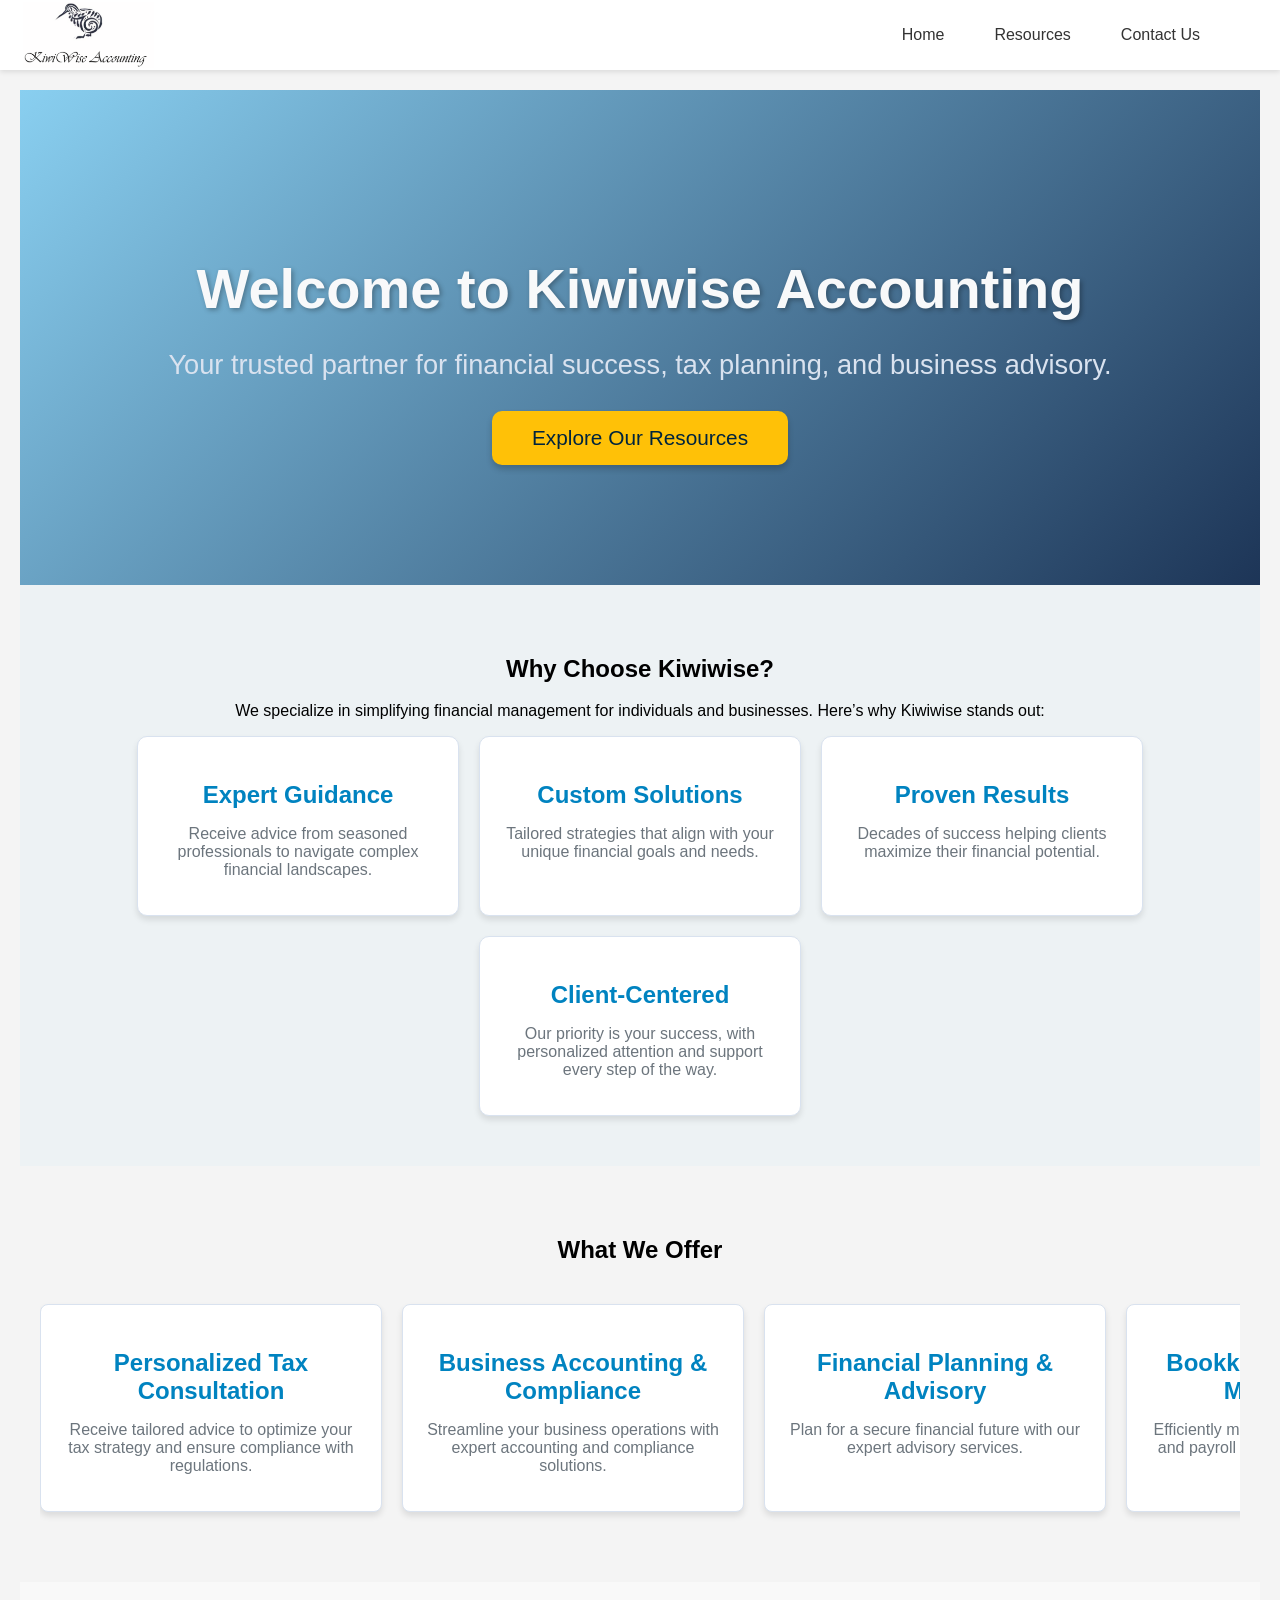
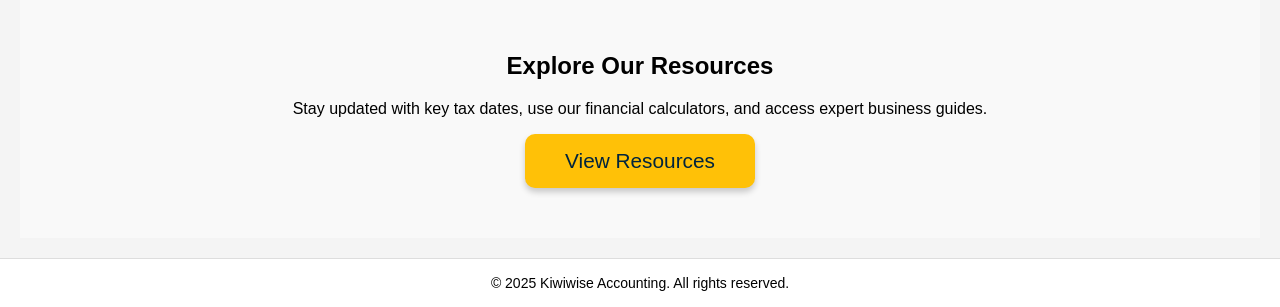
==== commit 8c79567f: "logo update" ====
--- a/index.html
+++ b/index.html
@@ -135,7 +135,7 @@
         <div class="header-container">
             <div class="logo">
                 <a href="index.html">
-                    <img src="images/logo.jpg" alt="Kiwiwise Logo">
+                    <img src="images/logo.png" alt="Kiwiwise Logo">
                 </a>
             </div>
             <nav>
